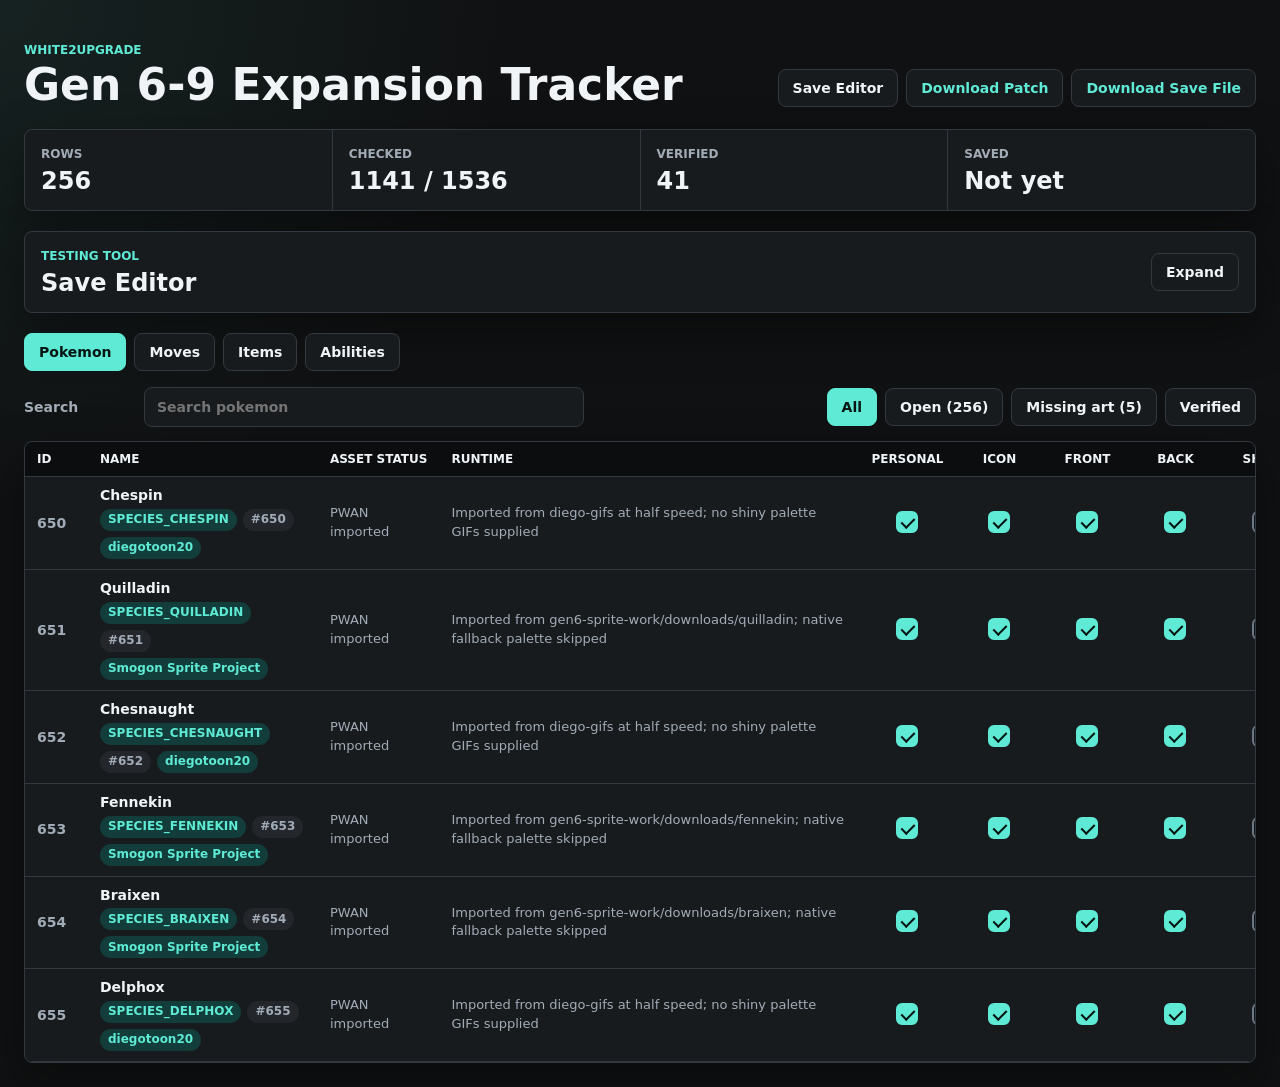
==== index.html @ 22068cd9 "Version bundled download links" ====
<!doctype html>
<html lang="en">
  <head>
    <meta charset="utf-8">
    <meta name="viewport" content="width=device-width, initial-scale=1">
    <title>Gen 6-9 Expansion Tracker</title>
    <link rel="stylesheet" href="styles.css?v=20260615-credits-progress">
  </head>
  <body>
    <div class="app-shell">
      <header class="topbar">
        <div>
          <p class="eyebrow">White2Upgrade</p>
          <h1>Gen 6-9 Expansion Tracker</h1>
        </div>
        <div class="toolbar" aria-label="Downloads">
          <a class="tool-button" href="#save-editor" data-save-editor-link>Save Editor</a>
          <a class="tool-button download" href="downloads/White2Upgrade.xdelta?v=20260615-bundle" download="White2Upgrade.xdelta">Download Patch</a>
          <a class="tool-button download" href="downloads/demosave.dsv?v=20260615-bundle" download="demosave.dsv">Download Save File</a>
        </div>
      </header>

      <main>
        <section class="summary-strip" aria-label="Progress overview">
          <div class="summary-item">
            <span class="summary-label">Rows</span>
            <strong id="summary-rows">0</strong>
          </div>
          <div class="summary-item">
            <span class="summary-label">Checked</span>
            <strong id="summary-checked">0 / 0</strong>
          </div>
          <div class="summary-item">
            <span class="summary-label">Verified</span>
            <strong id="summary-verified">0</strong>
          </div>
          <div class="summary-item wide">
            <span class="summary-label">Saved</span>
            <strong id="summary-saved">Not yet</strong>
          </div>
        </section>

        <section id="save-editor" class="save-editor-panel is-collapsed" aria-label="Save editor">
          <div class="save-editor-head">
            <div>
              <p class="eyebrow">Testing Tool</p>
              <h2>Save Editor</h2>
            </div>
            <button id="save-editor-toggle" class="tool-button save-editor-toggle" type="button" aria-expanded="false" aria-controls="save-editor-content">Expand</button>
          </div>

          <div id="save-editor-content" class="save-editor-content" hidden>
            <div class="save-actions save-editor-actions">
              <label class="tool-button file-button">
                <input id="save-file" type="file" accept=".sav,.dsv,application/octet-stream">
                <span>Open Save</span>
              </label>
              <button id="save-reset" class="tool-button" type="button" disabled>Reset</button>
              <button id="save-download" class="tool-button download" type="button" disabled>Download Edited Save</button>
            </div>

            <div class="save-status-row" aria-live="polite">
              <span id="save-file-name" class="pill">No save loaded</span>
              <span id="save-party-count" class="pill">0 Pokemon</span>
              <span id="save-partition-count" class="pill">0 mirrors</span>
              <span id="save-editor-status" class="save-status">Loading editor data</span>
            </div>

            <div id="save-editor-workspace" class="save-editor-workspace" hidden>
              <form id="bag-form" class="bag-form">
                <label class="save-field">
                  <span>Pouch</span>
                  <select id="bag-pouch">
                    <option value="items">Items</option>
                    <option value="key">Key Items</option>
                  </select>
                </label>
                <label class="save-field">
                  <span>Item</span>
                  <input id="bag-item" list="item-options">
                </label>
                <label class="save-field count-field">
                  <span>Count</span>
                  <input id="bag-count" type="number" min="1" max="999" value="1">
                </label>
                <button class="tool-button" type="submit">Add Item</button>
              </form>

              <div id="party-editor" class="party-editor" aria-label="Party Pokemon"></div>
            </div>
          </div>
        </section>

        <nav class="tabs" aria-label="Tracker categories">
          <button class="tab is-active" type="button" data-tab="pokemon">Pokemon</button>
          <button class="tab" type="button" data-tab="moves">Moves</button>
          <button class="tab" type="button" data-tab="items">Items</button>
          <button class="tab" type="button" data-tab="abilities">Abilities</button>
        </nav>

        <section class="controls" aria-label="Tracker filters">
          <label class="search-wrap">
            <span>Search</span>
            <input id="search-input" type="search" placeholder="Name, constant, description">
          </label>
          <div class="segmented" role="group" aria-label="Status filter">
            <button class="segment is-active" type="button" data-filter="all">All</button>
            <button class="segment" type="button" data-filter="open">Open</button>
            <button class="segment" type="button" data-filter="missingSprites" data-filter-category="pokemon">Missing art</button>
            <button class="segment" type="button" data-filter="missingAnimation" data-filter-category="moves" hidden>Missing animation</button>
            <button class="segment" type="button" data-filter="verified">Verified</button>
          </div>
        </section>

        <section class="tracker-panel" aria-live="polite">
          <div class="table-scroll">
            <table id="tracker-table">
              <thead id="tracker-head"></thead>
              <tbody id="tracker-body"></tbody>
            </table>
          </div>
          <p id="empty-state" class="empty-state" hidden>No matching rows.</p>
        </section>
      </main>
    </div>

    <template id="checkbox-template">
      <label class="check-cell">
        <input type="checkbox">
        <span></span>
      </label>
    </template>

    <datalist id="species-options"></datalist>
    <datalist id="item-options"></datalist>
    <datalist id="ability-options"></datalist>
    <datalist id="move-options"></datalist>

    <script src="app.js?v=20260615-credit-cache" defer></script>
    <script src="save-editor.js?v=20260615-save-editor-copy" defer></script>
  </body>
</html>
---- styles.css ----
:root {
  color-scheme: dark;
  --bg: #101112;
  --panel: #181b1e;
  --panel-soft: #23272b;
  --ink: #f0f4f7;
  --muted: #a2acb7;
  --line: #333940;
  --teal: #5eead4;
  --teal-soft: #123d3a;
  --amber: #f4c96b;
  --amber-soft: #3b3016;
  --coral: #ff8a7a;
  --coral-soft: #421f1c;
  --accent-contrast: #061513;
  --hover: #20252a;
  --shadow: 0 18px 48px rgba(0, 0, 0, 0.38);
}

* {
  box-sizing: border-box;
}

[hidden] {
  display: none !important;
}

html {
  min-width: 320px;
  background: var(--bg);
}

body {
  margin: 0;
  background:
    radial-gradient(circle at top left, rgba(94, 234, 212, 0.08), transparent 32rem),
    var(--bg);
  color: var(--ink);
  font-family: Inter, ui-sans-serif, system-ui, -apple-system, BlinkMacSystemFont, "Segoe UI", sans-serif;
  font-size: 14px;
  line-height: 1.45;
}

button,
input,
textarea,
select {
  font: inherit;
}

button {
  cursor: pointer;
}

.app-shell {
  width: min(1440px, 100%);
  margin: 0 auto;
  padding: 24px;
}

.topbar {
  display: flex;
  align-items: flex-end;
  justify-content: space-between;
  gap: 20px;
  padding: 18px 0 22px;
}

.eyebrow {
  margin: 0 0 4px;
  color: var(--teal);
  font-size: 12px;
  font-weight: 800;
  letter-spacing: 0;
  text-transform: uppercase;
}

h1 {
  margin: 0;
  font-size: clamp(28px, 5vw, 44px);
  line-height: 1;
  letter-spacing: 0;
}

h2 {
  margin: 0;
  font-size: 24px;
  line-height: 1.1;
  letter-spacing: 0;
}

.toolbar,
.tabs,
.controls,
.segmented {
  display: flex;
  align-items: center;
  gap: 8px;
}

.tool-button,
.tab,
.segment {
  display: inline-flex;
  align-items: center;
  justify-content: center;
  border: 1px solid var(--line);
  border-radius: 8px;
  background: var(--panel);
  color: var(--ink);
  font-weight: 750;
  min-height: 38px;
  padding: 0 14px;
  transition: background 140ms ease, border-color 140ms ease, color 140ms ease, transform 140ms ease;
}

a.tool-button {
  text-decoration: none;
}

.tool-button:hover,
.tab:hover,
.segment:hover {
  border-color: #55616b;
  background: var(--hover);
  transform: translateY(-1px);
}

.tool-button.download {
  color: var(--teal);
}

.tool-button.danger {
  color: var(--coral);
}

.summary-strip {
  display: grid;
  grid-template-columns: repeat(4, minmax(0, 1fr));
  gap: 1px;
  overflow: hidden;
  border: 1px solid var(--line);
  border-radius: 8px;
  background: var(--line);
  box-shadow: var(--shadow);
}

.summary-item {
  min-width: 0;
  background: var(--panel);
  padding: 16px;
}

.summary-label {
  display: block;
  color: var(--muted);
  font-size: 12px;
  font-weight: 750;
  text-transform: uppercase;
  letter-spacing: 0;
}

.summary-item strong {
  display: block;
  overflow: hidden;
  margin-top: 4px;
  font-size: 24px;
  line-height: 1.1;
  text-overflow: ellipsis;
  white-space: nowrap;
}

.tabs {
  margin-top: 20px;
  overflow-x: auto;
  padding-bottom: 2px;
}

.tab.is-active,
.segment.is-active {
  border-color: var(--teal);
  background: var(--teal);
  color: var(--accent-contrast);
}

.controls {
  justify-content: space-between;
  gap: 16px;
  margin-top: 14px;
}

.search-wrap {
  display: grid;
  grid-template-columns: auto minmax(180px, 440px);
  align-items: center;
  gap: 10px;
  width: min(100%, 560px);
  color: var(--muted);
  font-weight: 750;
}

.search-wrap input {
  width: 100%;
  min-height: 40px;
  border: 1px solid var(--line);
  border-radius: 8px;
  background: var(--panel);
  color: var(--ink);
  padding: 0 12px;
  outline: none;
}

.search-wrap input:focus-visible,
.notes-input:focus-visible,
.save-field input:focus-visible,
.save-field select:focus-visible,
button:focus-visible {
  outline: 3px solid rgba(94, 234, 212, 0.28);
  outline-offset: 2px;
}

.save-editor-panel {
  margin-top: 20px;
  border: 1px solid var(--line);
  border-radius: 8px;
  background: var(--panel);
  box-shadow: var(--shadow);
}

.save-editor-head {
  display: flex;
  align-items: center;
  justify-content: space-between;
  gap: 16px;
  padding: 16px;
}

.save-editor-content {
  border-top: 1px solid var(--line);
}

.save-editor-toggle {
  flex: 0 0 auto;
}

.save-actions {
  display: flex;
  flex-wrap: wrap;
  justify-content: flex-end;
  gap: 8px;
}

.save-editor-actions {
  padding: 16px;
  border-bottom: 1px solid var(--line);
}

.file-button {
  position: relative;
  overflow: hidden;
}

.file-button input {
  position: absolute;
  inset: 0;
  opacity: 0;
  cursor: pointer;
}

.file-button:has(input:disabled) {
  cursor: default;
  opacity: 0.64;
}

.save-status-row {
  display: flex;
  flex-wrap: wrap;
  align-items: center;
  gap: 8px;
  padding: 12px 16px;
  border-bottom: 1px solid var(--line);
}

.save-status {
  color: var(--muted);
  font-weight: 750;
}

.save-status.is-error {
  color: var(--coral);
}

.save-editor-workspace {
  display: grid;
  gap: 14px;
  padding: 16px;
}

.bag-form {
  display: grid;
  grid-template-columns: minmax(110px, 160px) minmax(220px, 1fr) minmax(92px, 120px) auto;
  align-items: end;
  gap: 10px;
}

.save-field {
  display: grid;
  gap: 6px;
  min-width: 0;
  color: var(--muted);
  font-size: 12px;
  font-weight: 800;
  text-transform: uppercase;
  letter-spacing: 0;
}

.save-field input,
.save-field select {
  width: 100%;
  min-height: 38px;
  border: 1px solid var(--line);
  border-radius: 8px;
  background: #111315;
  color: var(--ink);
  padding: 0 10px;
  outline: none;
  text-transform: none;
}

.save-field input[aria-invalid="true"] {
  border-color: var(--coral);
}

.party-editor {
  display: grid;
  gap: 1px;
  overflow: hidden;
  border: 1px solid var(--line);
  border-radius: 8px;
  background: var(--line);
}

.party-row {
  display: grid;
  grid-template-columns: minmax(180px, 0.8fr) minmax(280px, 1.25fr) minmax(320px, 1.4fr) minmax(260px, 0.8fr);
  gap: 12px;
  align-items: center;
  min-width: 0;
  background: #15181b;
  padding: 12px;
}

.party-row-main {
  display: flex;
  align-items: center;
  min-width: 0;
  gap: 10px;
}

.slot-badge {
  display: inline-flex;
  align-items: center;
  justify-content: center;
  flex: 0 0 auto;
  min-width: 58px;
  min-height: 28px;
  border: 1px solid var(--line);
  border-radius: 8px;
  background: var(--panel-soft);
  color: var(--teal);
  font-size: 12px;
  font-weight: 850;
}

.party-title {
  min-width: 0;
}

.party-title strong,
.party-title span {
  display: block;
  overflow: hidden;
  text-overflow: ellipsis;
  white-space: nowrap;
}

.party-title span {
  color: var(--muted);
  font-size: 12px;
  font-weight: 750;
}

.copy-pokemon-button {
  display: inline-grid;
  place-items: center;
  flex: 0 0 auto;
  width: 34px;
  height: 34px;
  border: 1px solid var(--line);
  border-radius: 8px;
  background: #101315;
  color: var(--muted);
  cursor: pointer;
}

.copy-pokemon-button:hover {
  border-color: rgba(94, 234, 212, 0.42);
  color: var(--teal);
}

.copy-pokemon-button:active {
  transform: translateY(1px);
}

.copy-pokemon-button svg {
  width: 18px;
  height: 18px;
  fill: none;
  stroke: currentColor;
  stroke-linecap: round;
  stroke-linejoin: round;
  stroke-width: 1.8;
}

.save-fields {
  display: grid;
  min-width: 0;
  gap: 8px;
}

.primary-fields {
  grid-template-columns: repeat(3, minmax(0, 1fr));
}

.move-fields {
  grid-template-columns: repeat(2, minmax(0, 1fr));
}

.party-stats-panel {
  display: grid;
  min-width: 0;
  gap: 8px;
}

.stat-edit-fields {
  grid-template-columns: repeat(2, minmax(0, 1fr));
}

.stat-strip {
  display: grid;
  grid-template-columns: repeat(3, minmax(0, 1fr));
  gap: 6px;
}

.stat-strip span {
  display: grid;
  gap: 2px;
  min-width: 0;
  border: 1px solid var(--line);
  border-radius: 8px;
  background: #101315;
  padding: 7px 8px;
  color: var(--ink);
  font-variant-numeric: tabular-nums;
  font-weight: 850;
}

.stat-strip b {
  color: var(--muted);
  font-size: 10px;
  font-weight: 850;
  line-height: 1;
}

.tracker-panel {
  margin-top: 14px;
  border: 1px solid var(--line);
  border-radius: 8px;
  background: var(--panel);
  box-shadow: var(--shadow);
}

.table-scroll {
  overflow: auto;
  max-height: calc(100vh - 280px);
  min-height: 360px;
  border-radius: 8px;
}

table {
  width: 100%;
  min-width: 980px;
  border-collapse: separate;
  border-spacing: 0;
}

thead th {
  position: sticky;
  top: 0;
  z-index: 2;
  background: #0b0d0f;
  color: var(--ink);
  font-size: 12px;
  line-height: 1.2;
  text-align: left;
  text-transform: uppercase;
  letter-spacing: 0;
  white-space: nowrap;
}

th,
td {
  border-bottom: 1px solid var(--line);
  padding: 10px 12px;
  vertical-align: middle;
}

tbody tr:hover {
  background: var(--hover);
}

.id-cell {
  width: 70px;
  color: var(--muted);
  font-variant-numeric: tabular-nums;
  font-weight: 750;
}

.name-cell {
  min-width: 230px;
}

.name-cell strong {
  display: block;
  line-height: 1.2;
}

.meta-line {
  display: flex;
  flex-wrap: wrap;
  gap: 6px;
  margin-top: 5px;
}

.pill {
  display: inline-flex;
  align-items: center;
  max-width: 100%;
  min-height: 22px;
  border-radius: 999px;
  background: var(--panel-soft);
  color: var(--muted);
  font-size: 12px;
  font-weight: 750;
  padding: 0 8px;
  white-space: nowrap;
}

a.pill {
  text-decoration: none;
}

a.pill:hover {
  filter: brightness(1.12);
}

.pill.ok {
  background: var(--teal-soft);
  color: var(--teal);
}

.pill.warn {
  background: var(--amber-soft);
  color: var(--amber);
}

.readonly-cell {
  max-width: 420px;
  color: var(--muted);
  font-size: 13px;
}

.compact-cell {
  width: 88px;
  min-width: 88px;
  text-align: center;
}

.check-cell {
  position: relative;
  display: inline-flex;
  align-items: center;
  justify-content: center;
  width: 28px;
  height: 28px;
}

.check-cell input {
  position: absolute;
  z-index: 1;
  inset: 0;
  inline-size: 100%;
  block-size: 100%;
  margin: 0;
  opacity: 0;
  cursor: pointer;
}

.check-cell span {
  position: relative;
  display: block;
  width: 22px;
  height: 22px;
  border: 2px solid #6b7782;
  border-radius: 6px;
  background: #111315;
  pointer-events: none;
  transition: background 120ms ease, border-color 120ms ease;
}

.check-cell input:checked + span {
  border-color: var(--teal);
  background: var(--teal);
}

.check-cell input:checked + span::after {
  position: absolute;
  top: 2px;
  left: 6px;
  width: 6px;
  height: 11px;
  border: solid var(--accent-contrast);
  border-width: 0 2px 2px 0;
  content: "";
  transform: rotate(45deg);
}

.check-cell input:focus-visible + span {
  outline: 3px solid rgba(94, 234, 212, 0.28);
  outline-offset: 2px;
}

.check-cell input:disabled + span,
.notes-input[readonly] {
  cursor: default;
}

.check-cell input:disabled + span {
  opacity: 0.82;
}

.is-readonly .check-cell,
.is-readonly .notes-input {
  cursor: default;
}

.notes-cell {
  min-width: 220px;
}

.notes-input {
  display: block;
  width: 100%;
  min-height: 36px;
  max-height: 92px;
  resize: vertical;
  border: 1px solid var(--line);
  border-radius: 8px;
  background: #111315;
  color: var(--ink);
  padding: 8px 10px;
}

.empty-state {
  margin: 0;
  padding: 28px;
  color: var(--muted);
  font-weight: 750;
  text-align: center;
}

@media (max-width: 760px) {
  .app-shell {
    padding: 14px;
  }

  .topbar,
  .controls {
    align-items: stretch;
    flex-direction: column;
  }

  .toolbar,
  .tabs,
  .segmented,
  .save-actions {
    flex-wrap: wrap;
  }

  .summary-strip {
    grid-template-columns: repeat(2, minmax(0, 1fr));
  }

  .search-wrap {
    grid-template-columns: 1fr;
    width: 100%;
  }

  .table-scroll {
    max-height: calc(100vh - 360px);
  }

  .save-editor-head {
    align-items: stretch;
    flex-direction: column;
  }

  .save-actions {
    justify-content: flex-start;
  }

  .bag-form,
  .party-row,
  .primary-fields,
  .move-fields,
  .stat-edit-fields {
    grid-template-columns: 1fr;
  }

  .stat-strip {
    grid-template-columns: repeat(2, minmax(0, 1fr));
  }
}
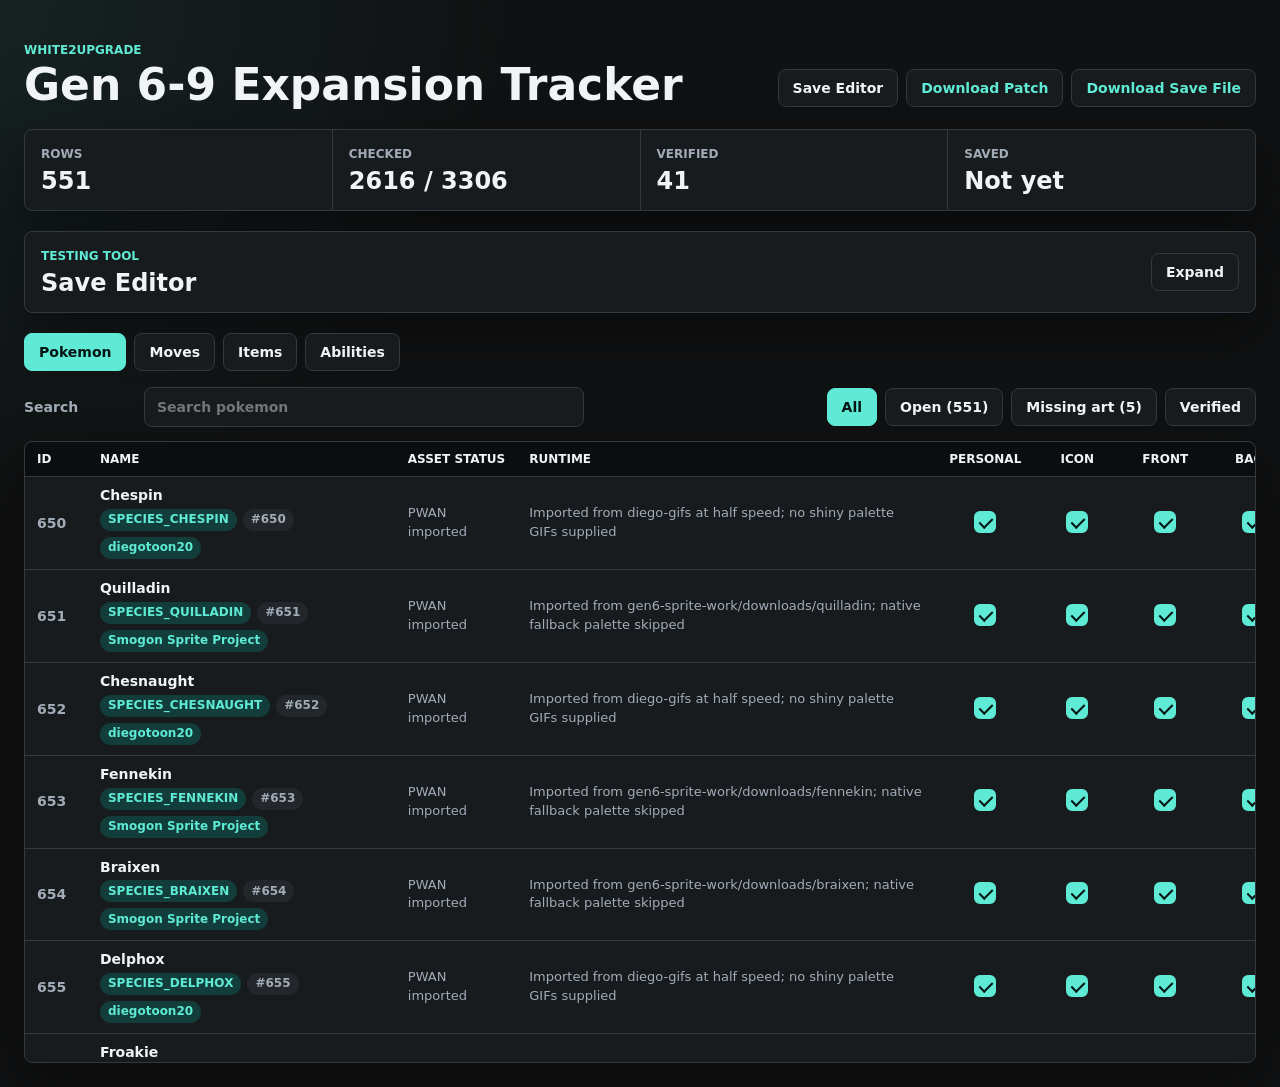
==== commit d4a15c7f: "update bundled assets and progress" ====
--- a/index.html
+++ b/index.html
@@ -15,7 +15,7 @@
         </div>
         <div class="toolbar" aria-label="Downloads">
           <a class="tool-button" href="#save-editor" data-save-editor-link>Save Editor</a>
-          <a class="tool-button download" href="downloads/White2Upgrade.xdelta?v=20260615-bundle" download="White2Upgrade.xdelta">Download Patch</a>
+          <a class="tool-button download" href="downloads/White2Upgrade.xdelta?v=20260626-w2u-bundle" download="White2Upgrade.xdelta">Download Patch</a>
           <a class="tool-button download" href="downloads/demosave.dsv?v=20260615-bundle" download="demosave.dsv">Download Save File</a>
         </div>
       </header>
@@ -136,7 +136,7 @@
     <datalist id="ability-options"></datalist>
     <datalist id="move-options"></datalist>
 
-    <script src="app.js?v=20260615-credit-cache" defer></script>
-    <script src="save-editor.js?v=20260615-save-editor-copy" defer></script>
+    <script src="app.js?v=20260626-gen89-moves-unmarked" defer></script>
+    <script src="save-editor.js?v=20260626-form-editor" defer></script>
   </body>
 </html>
--- a/styles.css
+++ b/styles.css
@@ -327,7 +327,8 @@
   text-transform: none;
 }
 
-.save-field input[aria-invalid="true"] {
+.save-field input[aria-invalid="true"],
+.save-field select[aria-invalid="true"] {
   border-color: var(--coral);
 }
 
@@ -429,7 +430,7 @@
 }
 
 .primary-fields {
-  grid-template-columns: repeat(3, minmax(0, 1fr));
+  grid-template-columns: repeat(auto-fit, minmax(132px, 1fr));
 }
 
 .move-fields {
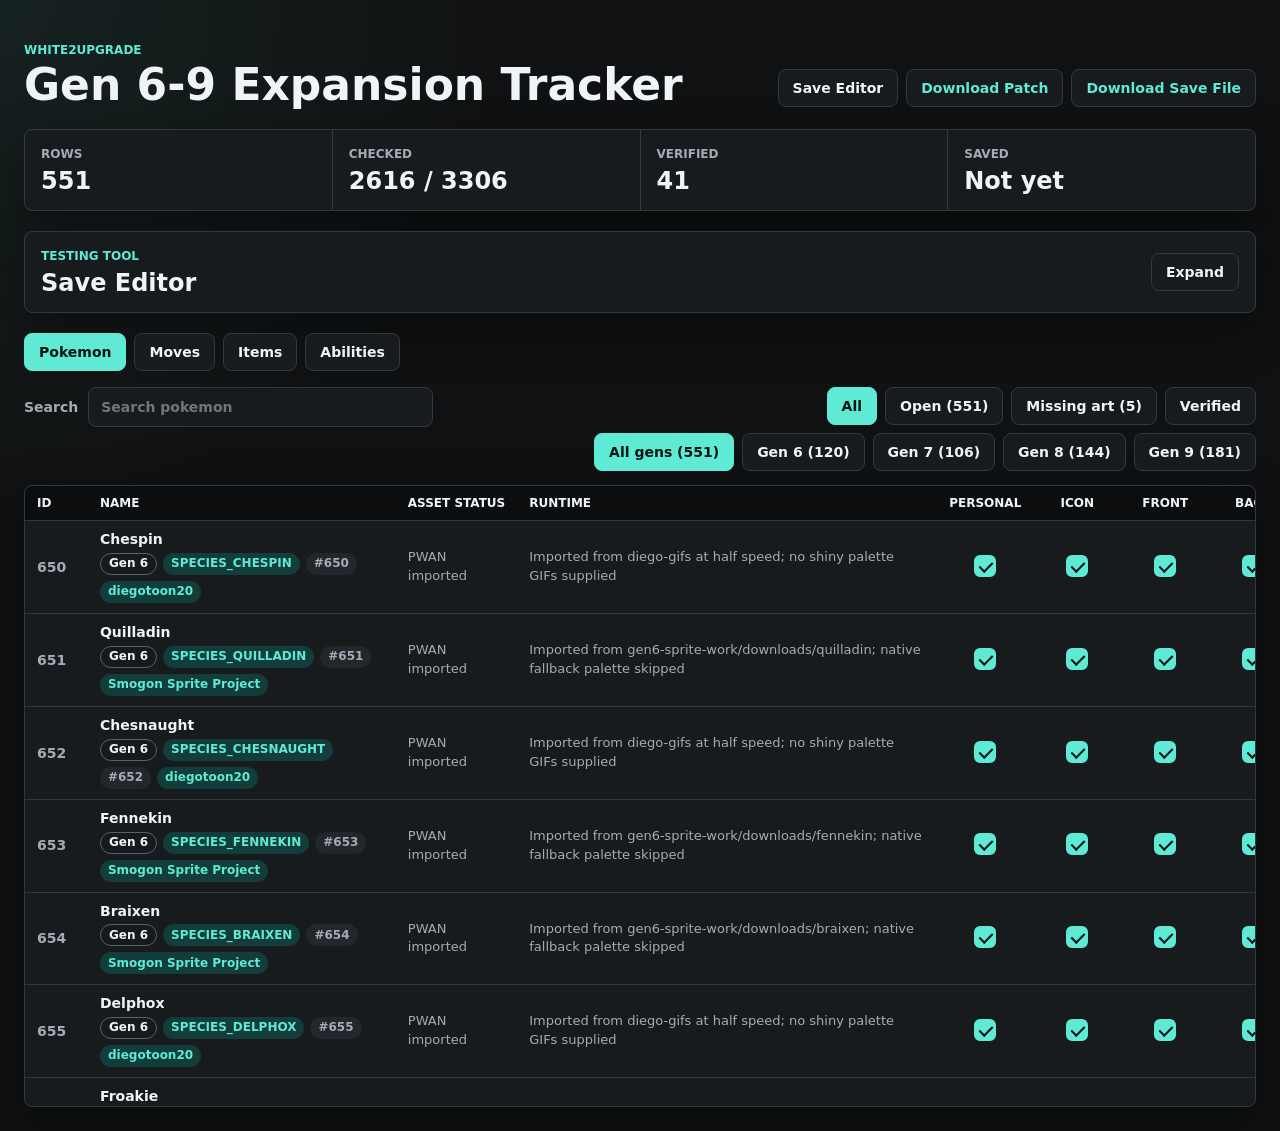
==== commit a352269e: "Publish current tracker progress and ROM patch" ====
--- a/index.html
+++ b/index.html
@@ -4,7 +4,7 @@
     <meta charset="utf-8">
     <meta name="viewport" content="width=device-width, initial-scale=1">
     <title>Gen 6-9 Expansion Tracker</title>
-    <link rel="stylesheet" href="styles.css?v=20260615-credits-progress">
+    <link rel="stylesheet" href="styles.css?v=20260820-progress-rom">
   </head>
   <body>
     <div class="app-shell">
@@ -15,7 +15,7 @@
         </div>
         <div class="toolbar" aria-label="Downloads">
           <a class="tool-button" href="#save-editor" data-save-editor-link>Save Editor</a>
-          <a class="tool-button download" href="downloads/White2Upgrade.xdelta?v=20260626-w2u-bundle" download="White2Upgrade.xdelta">Download Patch</a>
+          <a class="tool-button download" href="downloads/White2Upgrade.xdelta?v=20260820-progress-rom" download="White2Upgrade.xdelta">Download Patch</a>
           <a class="tool-button download" href="downloads/demosave.dsv?v=20260615-bundle" download="demosave.dsv">Download Save File</a>
         </div>
       </header>
@@ -71,7 +71,11 @@
                 <label class="save-field">
                   <span>Pouch</span>
                   <select id="bag-pouch">
+                    <option value="auto">Auto (by item)</option>
                     <option value="items">Items</option>
+                    <option value="medicine">Medicine</option>
+                    <option value="berries">Berries</option>
+                    <option value="tmhm">TMs &amp; HMs</option>
                     <option value="key">Key Items</option>
                   </select>
                 </label>
@@ -103,12 +107,21 @@
             <span>Search</span>
             <input id="search-input" type="search" placeholder="Name, constant, description">
           </label>
-          <div class="segmented" role="group" aria-label="Status filter">
-            <button class="segment is-active" type="button" data-filter="all">All</button>
-            <button class="segment" type="button" data-filter="open">Open</button>
-            <button class="segment" type="button" data-filter="missingSprites" data-filter-category="pokemon">Missing art</button>
-            <button class="segment" type="button" data-filter="missingAnimation" data-filter-category="moves" hidden>Missing animation</button>
-            <button class="segment" type="button" data-filter="verified">Verified</button>
+          <div class="tracker-filter-groups">
+            <div class="segmented" role="group" aria-label="Status filter">
+              <button class="segment is-active" type="button" data-filter="all">All</button>
+              <button class="segment" type="button" data-filter="open">Open</button>
+              <button class="segment" type="button" data-filter="missingSprites" data-filter-category="pokemon">Missing art</button>
+              <button class="segment" type="button" data-filter="missingAnimation" data-filter-category="moves" hidden>Missing animation</button>
+              <button class="segment" type="button" data-filter="verified">Verified</button>
+            </div>
+            <div class="segmented generation-filters" role="group" aria-label="Generation filter">
+              <button class="segment generation-segment is-active" type="button" data-generation="all">All gens</button>
+              <button class="segment generation-segment" type="button" data-generation="6">Gen 6</button>
+              <button class="segment generation-segment" type="button" data-generation="7">Gen 7</button>
+              <button class="segment generation-segment" type="button" data-generation="8">Gen 8</button>
+              <button class="segment generation-segment" type="button" data-generation="9">Gen 9</button>
+            </div>
           </div>
         </section>
 
@@ -136,7 +149,7 @@
     <datalist id="ability-options"></datalist>
     <datalist id="move-options"></datalist>
 
-    <script src="app.js?v=20260626-gen89-moves-unmarked" defer></script>
-    <script src="save-editor.js?v=20260626-form-editor" defer></script>
+    <script src="app.js?v=20260820-progress-rom" defer></script>
+    <script src="save-editor.js?v=20260820-progress-rom" defer></script>
   </body>
 </html>
--- a/styles.css
+++ b/styles.css
@@ -185,8 +185,17 @@
 
 .controls {
   justify-content: space-between;
+  align-items: flex-start;
   gap: 16px;
   margin-top: 14px;
+}
+
+.tracker-filter-groups {
+  display: flex;
+  flex: 1 1 auto;
+  flex-wrap: wrap;
+  justify-content: flex-end;
+  gap: 8px 14px;
 }
 
 .search-wrap {
@@ -445,6 +454,10 @@
 
 .stat-edit-fields {
   grid-template-columns: repeat(2, minmax(0, 1fr));
+}
+
+.status-condition-field {
+  grid-column: 1 / -1;
 }
 
 .stat-strip {
@@ -575,6 +588,12 @@
   color: var(--amber);
 }
 
+.pill.generation {
+  border: 1px solid #55616b;
+  background: #151a1e;
+  color: var(--ink);
+}
+
 .readonly-cell {
   max-width: 420px;
   color: var(--muted);
@@ -694,8 +713,13 @@
   .toolbar,
   .tabs,
   .segmented,
+  .tracker-filter-groups,
   .save-actions {
     flex-wrap: wrap;
+  }
+
+  .tracker-filter-groups {
+    justify-content: flex-start;
   }
 
   .summary-strip {
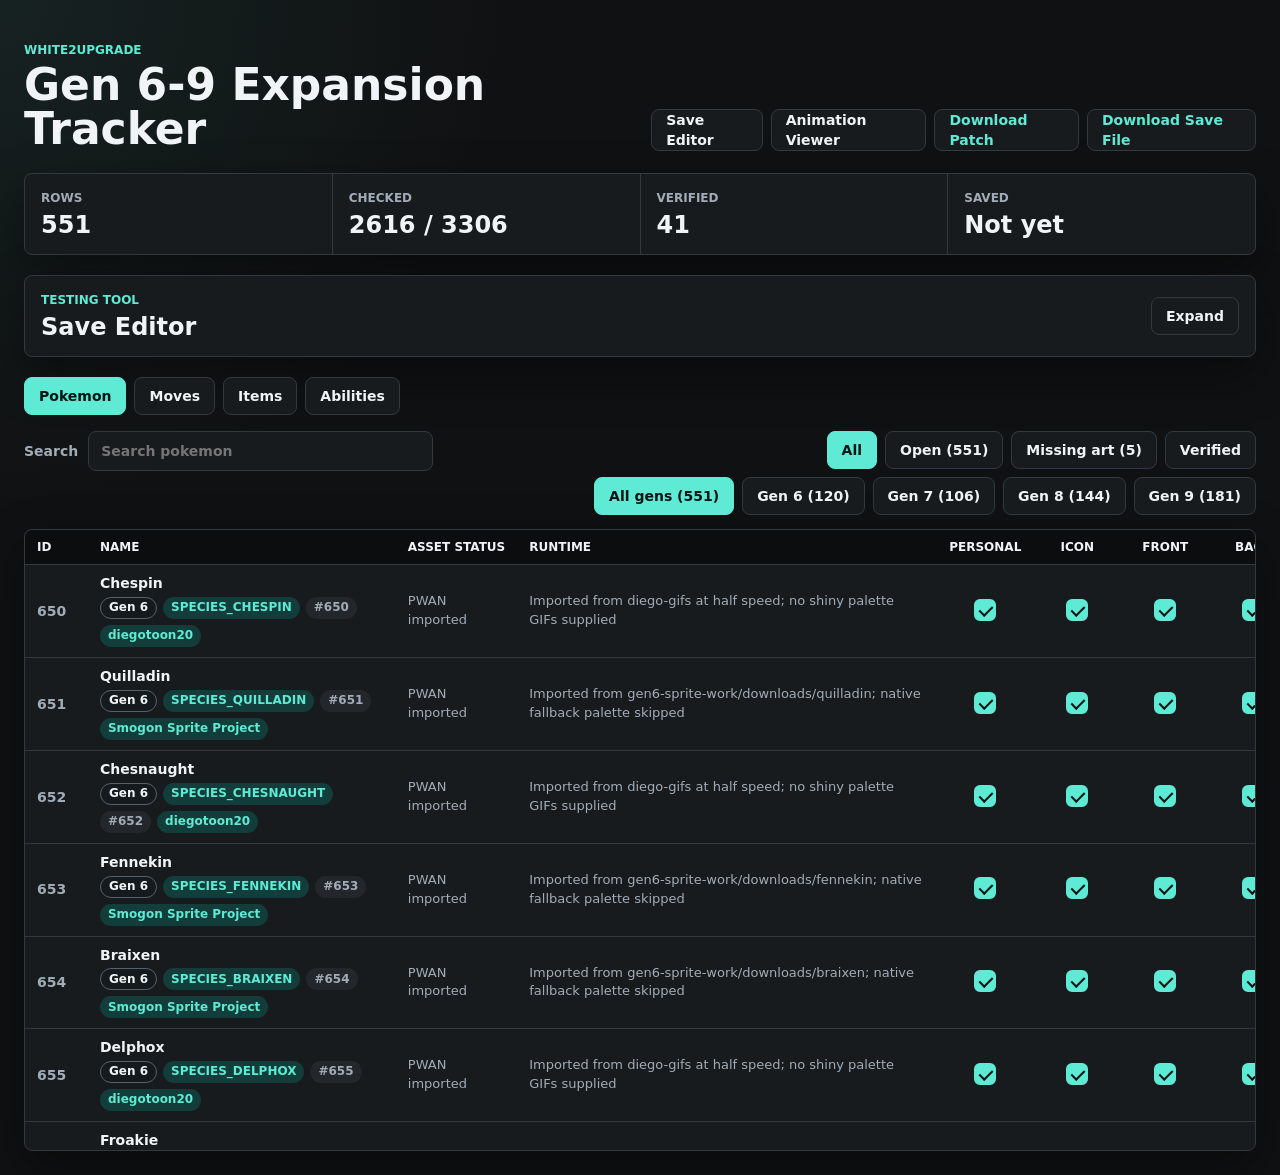
==== commit c18cddd7: "Publish animation viewer and current expansion build" ====
--- a/index.html
+++ b/index.html
@@ -4,7 +4,7 @@
     <meta charset="utf-8">
     <meta name="viewport" content="width=device-width, initial-scale=1">
     <title>Gen 6-9 Expansion Tracker</title>
-    <link rel="stylesheet" href="styles.css?v=20260820-progress-rom">
+    <link rel="stylesheet" href="styles.css?v=20260822-progress-rom">
   </head>
   <body>
     <div class="app-shell">
@@ -15,7 +15,8 @@
         </div>
         <div class="toolbar" aria-label="Downloads">
           <a class="tool-button" href="#save-editor" data-save-editor-link>Save Editor</a>
-          <a class="tool-button download" href="downloads/White2Upgrade.xdelta?v=20260820-progress-rom" download="White2Upgrade.xdelta">Download Patch</a>
+          <a class="tool-button" href="animation-viewer/">Animation Viewer</a>
+          <a class="tool-button download" href="downloads/White2Upgrade.xdelta?v=20260822-no-menu" download="White2Upgrade.xdelta">Download Patch</a>
           <a class="tool-button download" href="downloads/demosave.dsv?v=20260615-bundle" download="demosave.dsv">Download Save File</a>
         </div>
       </header>
@@ -149,7 +150,7 @@
     <datalist id="ability-options"></datalist>
     <datalist id="move-options"></datalist>
 
-    <script src="app.js?v=20260820-progress-rom" defer></script>
-    <script src="save-editor.js?v=20260820-progress-rom" defer></script>
+    <script src="app.js?v=20260822-progress-rom" defer></script>
+    <script src="save-editor.js?v=20260822-progress-rom" defer></script>
   </body>
 </html>
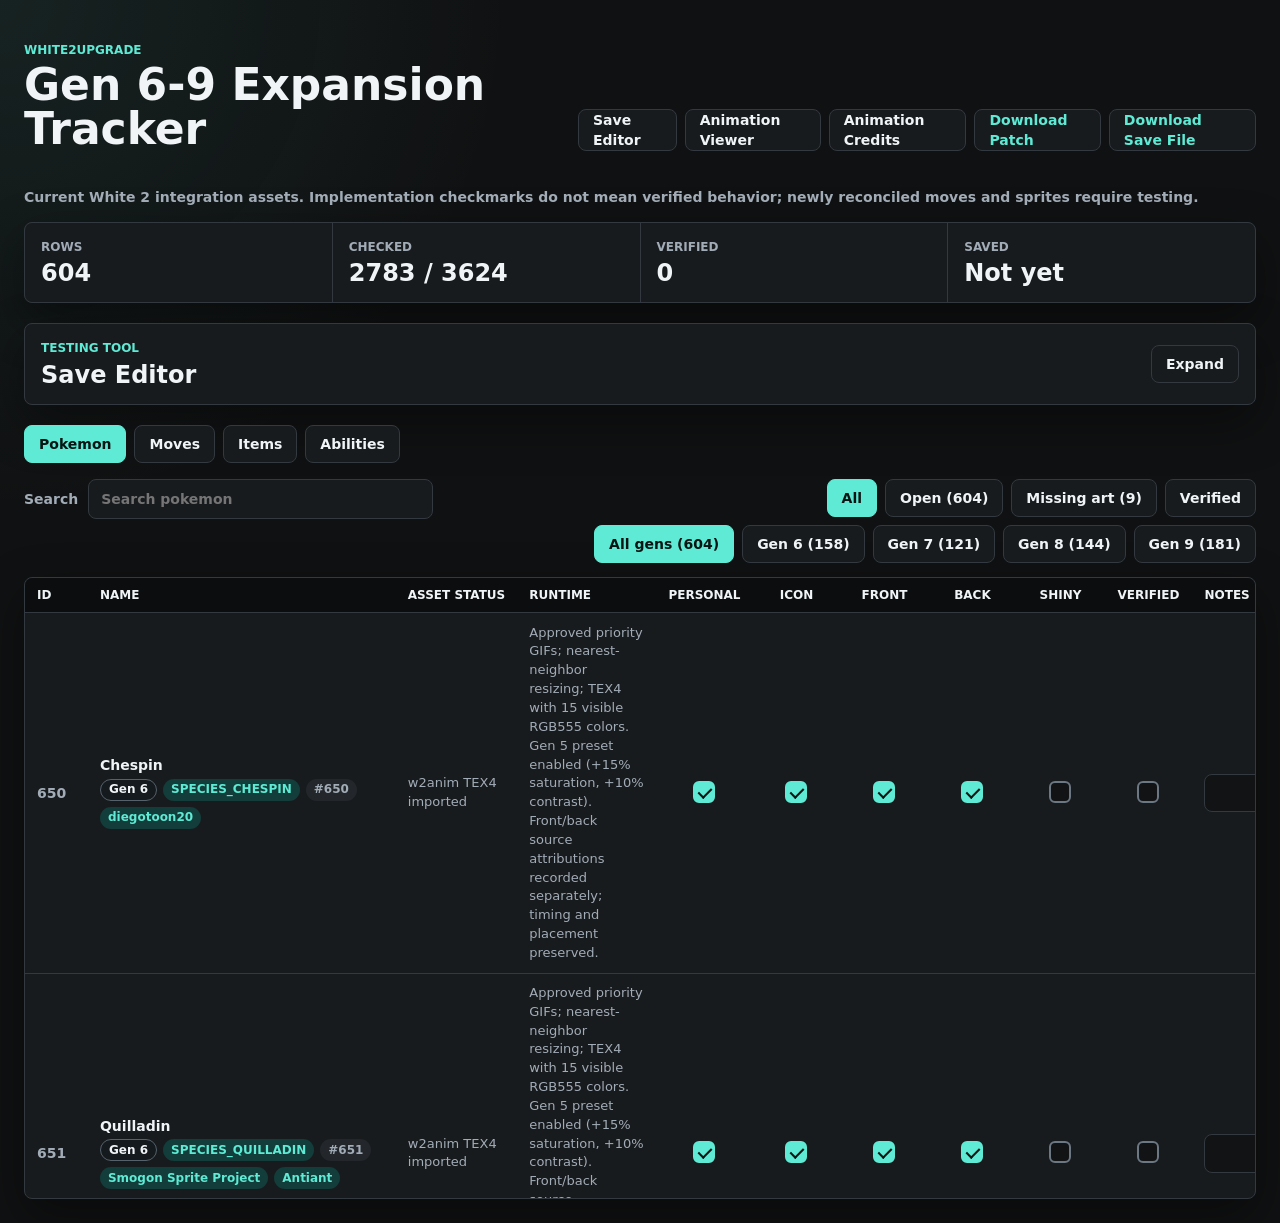
==== commit b65ca2dd: "tracker: publish current integration assets and animation credits" ====
--- a/index.html
+++ b/index.html
@@ -4,7 +4,7 @@
     <meta charset="utf-8">
     <meta name="viewport" content="width=device-width, initial-scale=1">
     <title>Gen 6-9 Expansion Tracker</title>
-    <link rel="stylesheet" href="styles.css?v=20260822-progress-rom">
+    <link rel="stylesheet" href="styles.css?v=20260901-protective-pads-contact-fix">
   </head>
   <body>
     <div class="app-shell">
@@ -16,12 +16,14 @@
         <div class="toolbar" aria-label="Downloads">
           <a class="tool-button" href="#save-editor" data-save-editor-link>Save Editor</a>
           <a class="tool-button" href="animation-viewer/">Animation Viewer</a>
-          <a class="tool-button download" href="downloads/White2Upgrade.xdelta?v=20260822-no-menu" download="White2Upgrade.xdelta">Download Patch</a>
-          <a class="tool-button download" href="downloads/demosave.dsv?v=20260615-bundle" download="demosave.dsv">Download Save File</a>
+          <a class="tool-button" href="credits.html">Animation Credits</a>
+          <a class="tool-button download" href="downloads/White2Upgrade.xdelta?v=20261011-integration-assets" download="White2Upgrade.xdelta">Download Patch</a>
+          <a class="tool-button download" href="downloads/demosave.dsv?v=20261011-integration-assets" download="demosave.dsv">Download Save File</a>
         </div>
       </header>
 
       <main>
+        <p class="save-status">Current White 2 integration assets. Implementation checkmarks do not mean verified behavior; newly reconciled moves and sprites require testing.</p>
         <section class="summary-strip" aria-label="Progress overview">
           <div class="summary-item">
             <span class="summary-label">Rows</span>
@@ -150,7 +152,7 @@
     <datalist id="ability-options"></datalist>
     <datalist id="move-options"></datalist>
 
-    <script src="app.js?v=20260822-progress-rom" defer></script>
-    <script src="save-editor.js?v=20260822-progress-rom" defer></script>
+    <script src="app.js?v=20261011-integration-assets" defer></script>
+    <script src="save-editor.js?v=20260901-bundled-save-items" defer></script>
   </body>
 </html>
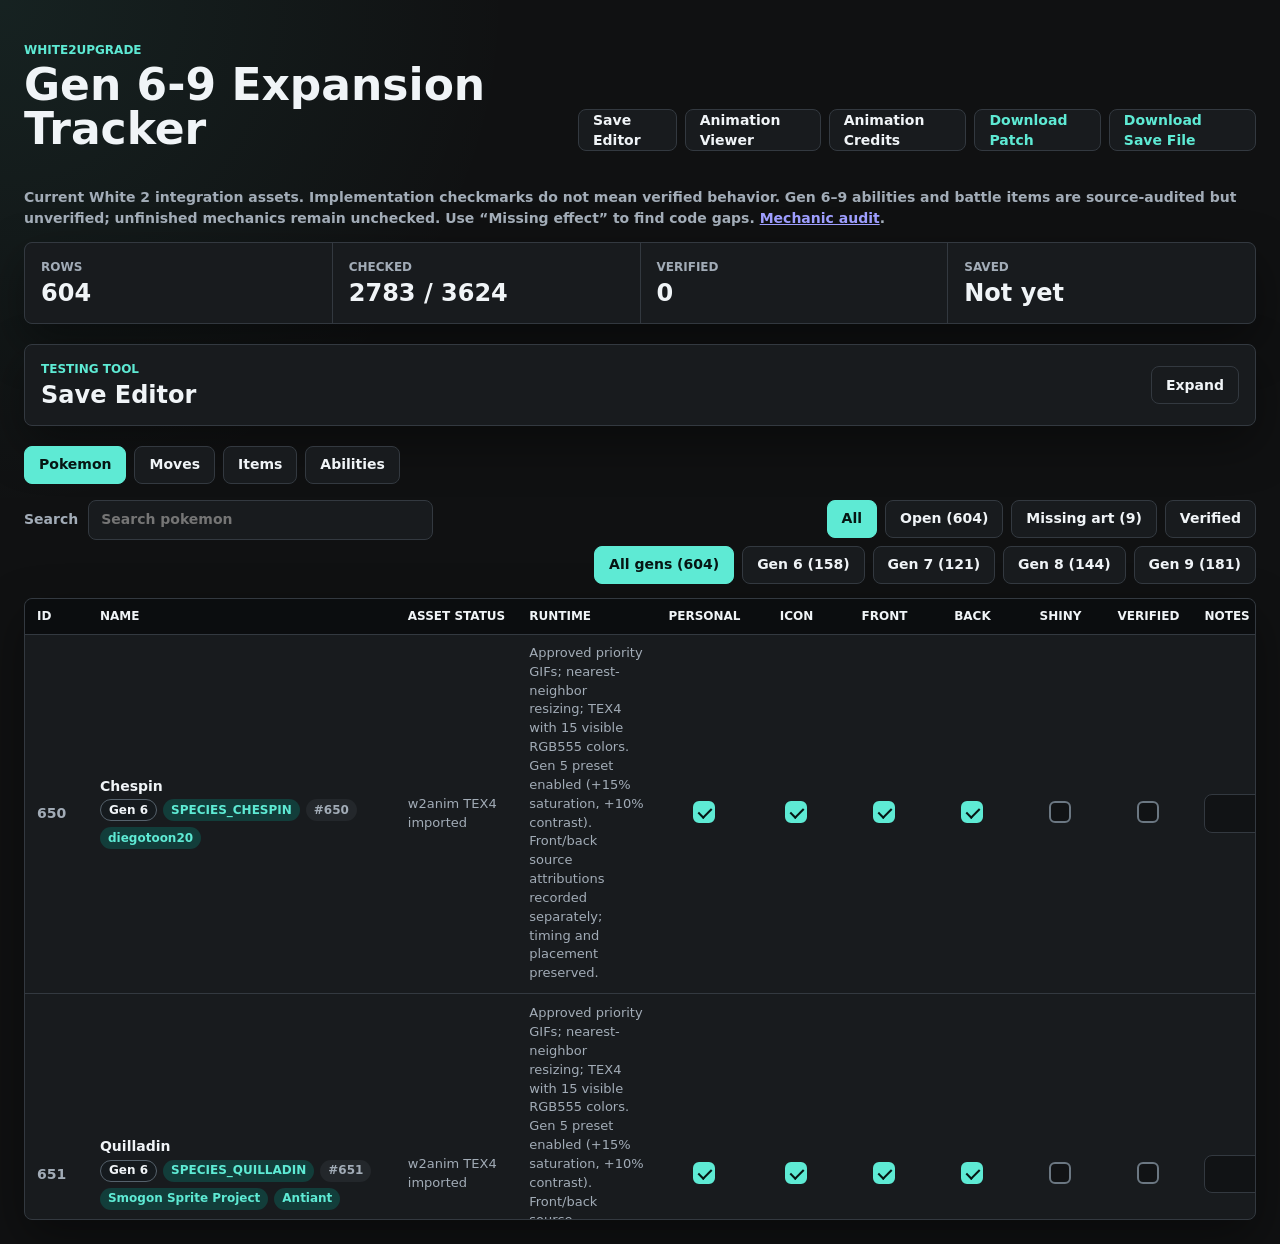
==== commit 1870d090: "tracker: audit Gen 6-9 abilities and modern battle item progress" ====
--- a/index.html
+++ b/index.html
@@ -23,7 +23,7 @@
       </header>
 
       <main>
-        <p class="save-status">Current White 2 integration assets. Implementation checkmarks do not mean verified behavior; newly reconciled moves and sprites require testing.</p>
+        <p class="save-status">Current White 2 integration assets. Implementation checkmarks do not mean verified behavior. Gen 6–9 abilities and battle items are source-audited but unverified; unfinished mechanics remain unchecked. Use “Missing effect” to find code gaps. <a href="data/battle-progress-audit.json?v=20261012-gen89-battle-progress">Mechanic audit</a>.</p>
         <section class="summary-strip" aria-label="Progress overview">
           <div class="summary-item">
             <span class="summary-label">Rows</span>
@@ -116,6 +116,7 @@
               <button class="segment" type="button" data-filter="open">Open</button>
               <button class="segment" type="button" data-filter="missingSprites" data-filter-category="pokemon">Missing art</button>
               <button class="segment" type="button" data-filter="missingAnimation" data-filter-category="moves" hidden>Missing animation</button>
+              <button class="segment" type="button" data-filter="missingEffect" hidden>Missing effect</button>
               <button class="segment" type="button" data-filter="verified">Verified</button>
             </div>
             <div class="segmented generation-filters" role="group" aria-label="Generation filter">
@@ -152,7 +153,7 @@
     <datalist id="ability-options"></datalist>
     <datalist id="move-options"></datalist>
 
-    <script src="app.js?v=20261011-integration-assets" defer></script>
+    <script src="app.js?v=20261012-gen89-battle-progress" defer></script>
     <script src="save-editor.js?v=20260901-bundled-save-items" defer></script>
   </body>
 </html>
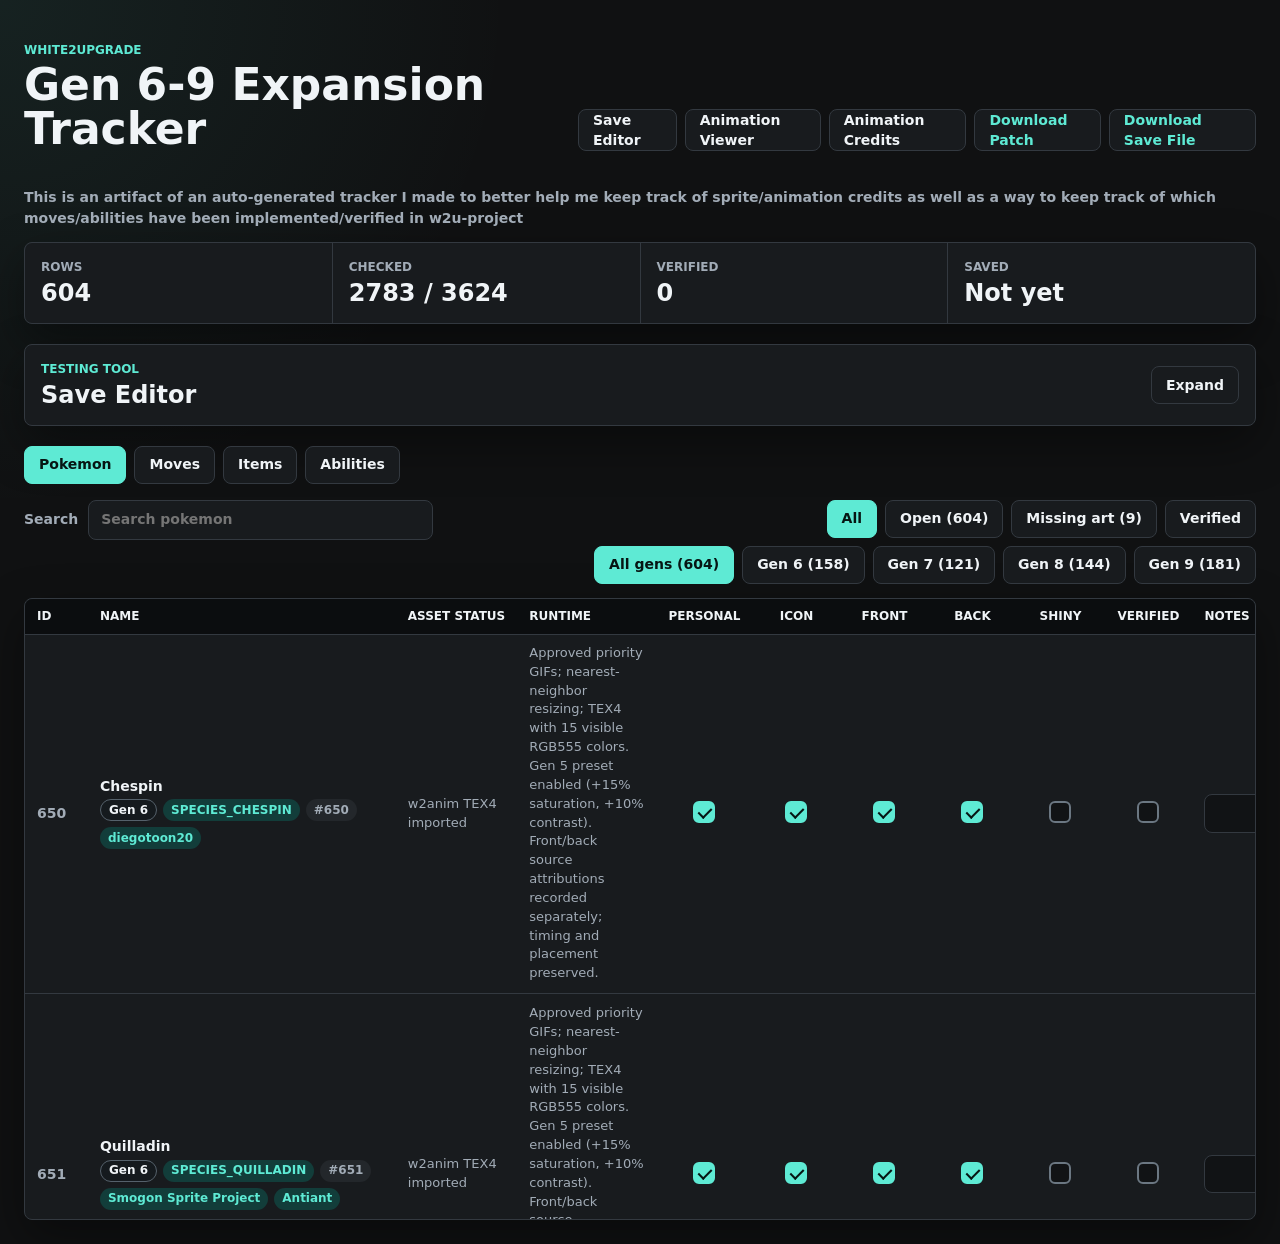
==== commit 09979ec1: "tracker: update introduction to project description" ====
--- a/index.html
+++ b/index.html
@@ -23,7 +23,7 @@
       </header>
 
       <main>
-        <p class="save-status">Current White 2 integration assets. Implementation checkmarks do not mean verified behavior. Gen 6–9 abilities and battle items are source-audited but unverified; unfinished mechanics remain unchecked. Use “Missing effect” to find code gaps. <a href="data/battle-progress-audit.json?v=20261012-gen89-battle-progress">Mechanic audit</a>.</p>
+        <p class="save-status">This is an artifact of an auto-generated tracker I made to better help me keep track of sprite/animation credits as well as a way to keep track of which moves/abilities have been implemented/verified in w2u-project</p>
         <section class="summary-strip" aria-label="Progress overview">
           <div class="summary-item">
             <span class="summary-label">Rows</span>
